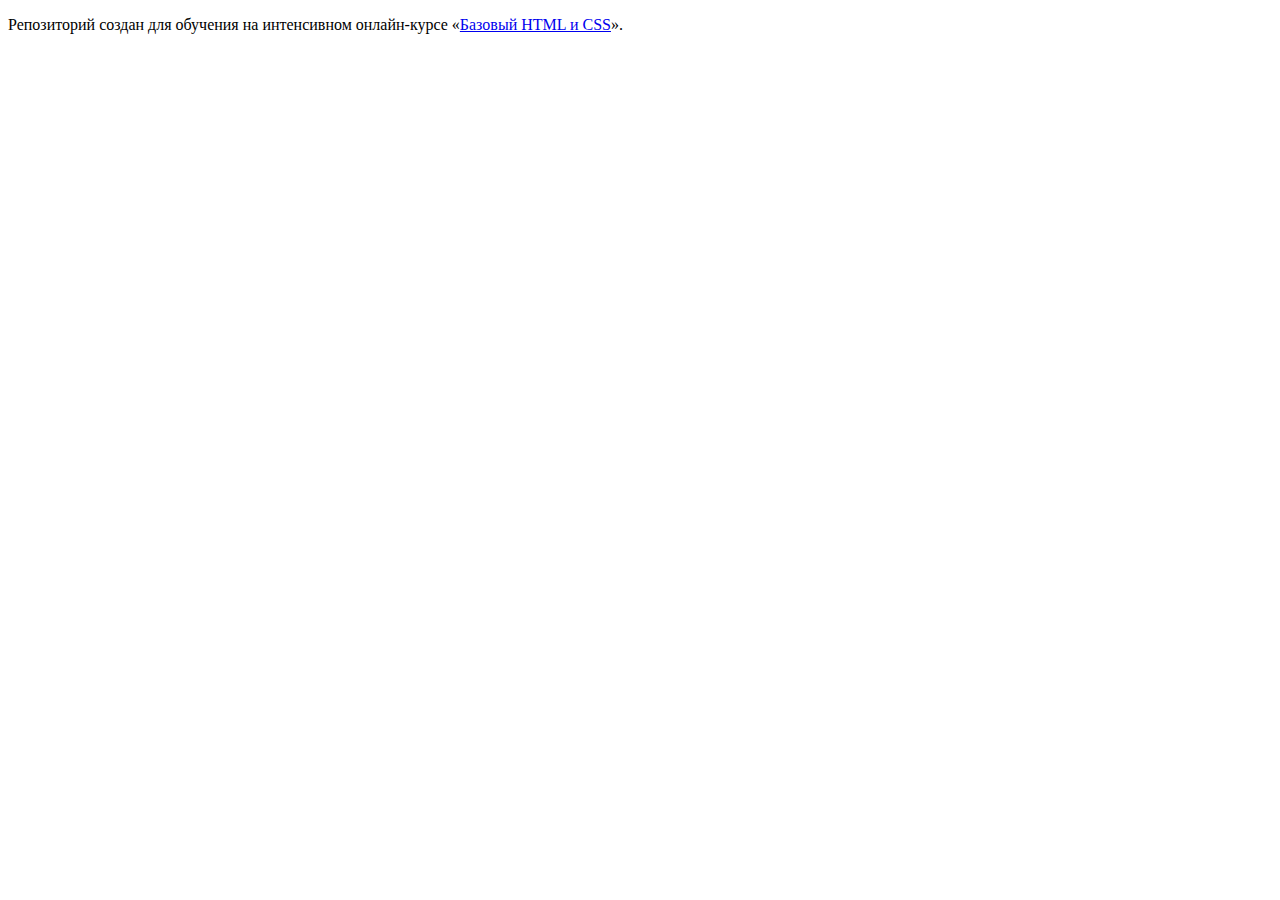
==== index.html @ 926afb95 ":hatching_chick:" ====
<!DOCTYPE html>
<html lang="ru">
  <head>
    <meta charset="utf-8">
    <title>HTML Academy: Барбершоп</title>
  </head>
  <body>

    <p>Репозиторий создан для обучения на интенсивном онлайн‑курсе «<a href="https://htmlacademy.ru/intensive/htmlcss">Базовый HTML и CSS</a>».</p>

  </body>
</html>
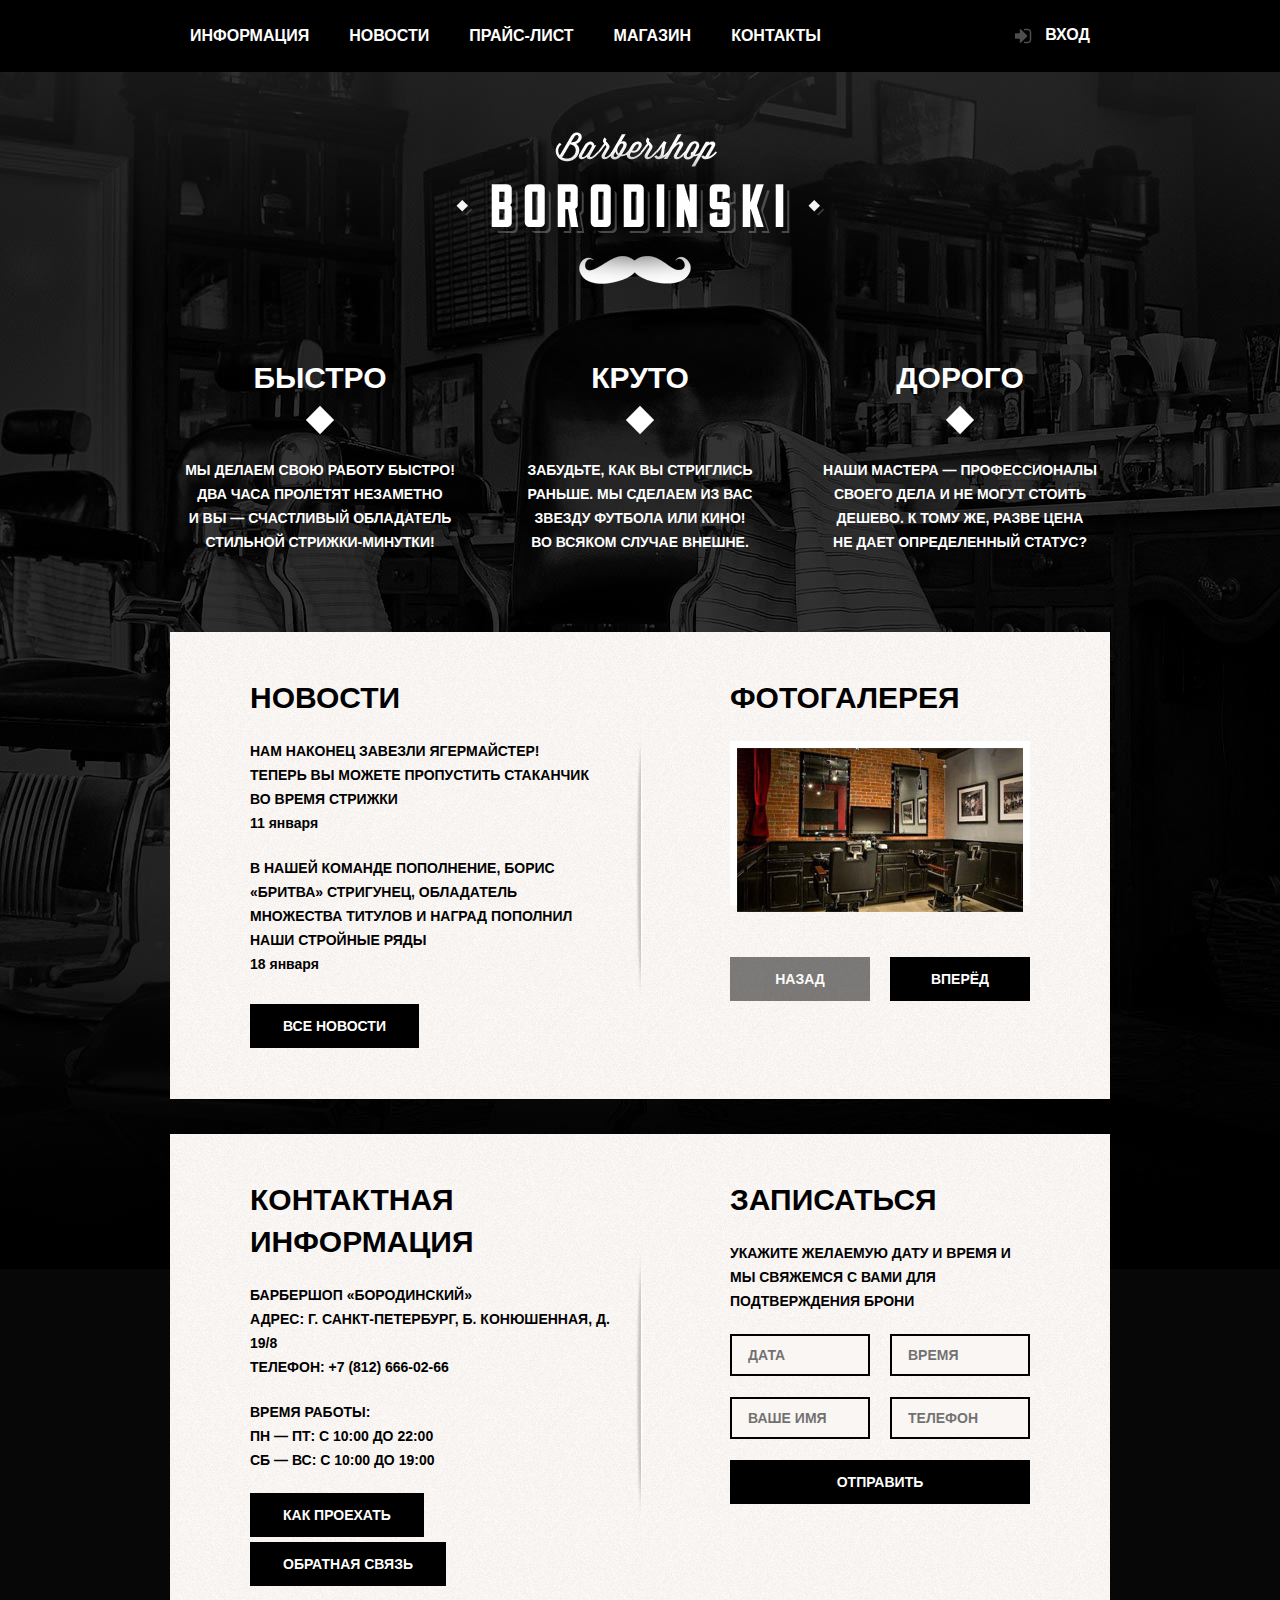
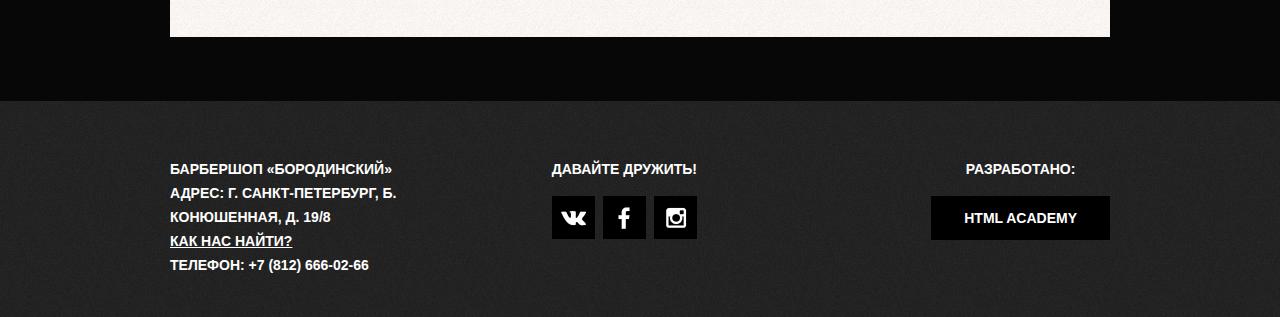
==== commit 04ff8d6c: "Добавлена главная и модальники, доработаны другие страницы (навигация, форма-фильтр, тесты на перепо" ====
--- a/index.html
+++ b/index.html
@@ -2,11 +2,153 @@
 <html lang="ru">
   <head>
     <meta charset="utf-8">
-    <title>HTML Academy: Барбершоп</title>
+    <title>Барбершоп &laquo;Бородинский&raquo;</title>
+    <link rel="stylesheet" href="css/normalize.css">
+    <link href="css/style.css" rel="stylesheet">
   </head>
   <body>
-
-    <p>Репозиторий создан для обучения на интенсивном онлайн‑курсе «<a href="https://htmlacademy.ru/intensive/htmlcss">Базовый HTML и CSS</a>».</p>
-
+    <header class="main-header">
+      <div class="container clearfix">
+        <nav class="main-navigation">
+          <ul>
+            <li>
+              <a href="#">Информация</a>
+            </li>
+            <li>
+              <a href="#">Новости</a>
+            </li>
+            <li>
+              <a href="price.html">Прайс-лист</a>
+            </li>
+            <li>
+              <a href="catalog.html">Магазин</a>
+            </li>
+            <li>
+              <a href="#">Контакты</a>
+            </li>
+          </ul>
+        </nav>
+        <div class="user-block">
+          <a class="login" href="#">Вход</a>
+        </div>
+      </div>
+    </header>
+    <main class="container">
+      <div class="index-logo">
+        <img src="img/index/index-logo.png" width="368" height="204" alt="Барбершоп «Бородинский»">
+      </div>
+      <section class="features clearfix">
+        <div class="features-item">
+          <b class="features-name">Быстро</b>
+          <p>Мы&nbsp;делаем свою работу быстро! Два часа пролетят незаметно
+            и&nbsp;вы&nbsp;&mdash; счастливый обладатель стильной стрижки-минутки!</p>
+        </div>
+        <div class="features-item">
+          <b class="features-name">Круто</b>
+          <p>Забудьте, как вы&nbsp;стриглись раньше. Мы&nbsp;сделаем из&nbsp;вас
+            звезду футбола или кино! Во&nbsp;всяком случае внешне.</p>
+        </div>
+        <div class="features-item">
+          <b class="features-name">Дорого</b>
+          <p>Наши мастера&nbsp;&mdash; профессионалы своего дела и&nbsp;не&nbsp;могут
+            стоить дешево. К&nbsp;тому&nbsp;же, разве цена не&nbsp;дает определенный статус?</p>
+        </div>
+      </section>
+      <div class="index-content clearfix">
+        <div class="index-content-left">
+          <h2 class="index-content-title">Новости</h2>
+          <ul class="news-preview">
+            <li>
+              <p>Нам наконец завезли Ягермайстер! Теперь вы&nbsp;можете пропустить стаканчик во&nbsp;время стрижки</p>
+              <time datetime="2016-01-11">11 января</time>
+            </li>
+            <li>
+              <p>В&nbsp;нашей команде пополнение, Борис &laquo;Бритва&raquo; Стригунец,
+                обладатель множества титулов и&nbsp;наград пополнил наши стройные ряды</p>
+              <time datetime="2016-01-18">18 января</time>
+            </li>
+          </ul>
+          <a class="btn" href="#">Все новости</a>
+        </div>
+        <div class="index-content-right">
+          <h2 class="index-content-title">Фотогалерея</h2>
+          <div class="gallery">
+            <figure class="gallery-content">
+              <img src="img/index/gallery-photo.jpg" width="286" height="164" alt="">
+            </figure>
+            <button class="btn gallery-prev" disabled>Назад</button>
+            <button class="btn gallery-next">Вперёд</button>
+          </div>
+        </div>
+      </div>
+      <div class="index-content clearfix">
+        <div class="index-content-left">
+          <h2 class="index-content-title">Контактная информация</h2>
+          <p>
+            Барбершоп &laquo;Бородинский&raquo;<br>
+            Адрес: г. Санкт-Петербург, Б. Конюшенная, д. 19/8<br>
+            Телефон: +7 (812) 666-02-66
+          </p>
+          <p>
+            Время работы:<br>
+            пн — пт: с 10:00 до 22:00<br>
+            сб — вс: с 10:00 до 19:00
+          </p>
+          <a class="btn" href="#">Как проехать</a>
+          <a class="btn" href="#">Обратная связь</a>
+        </div>
+        <div class="index-content-right">
+          <h2 class="index-content-title">Записаться</h2>
+          <p>Укажите желаемую дату и время и мы свяжемся с вами для подтверждения брони</p>
+          <form class="appointment-form" action="https://echo.htmlacademy.ru" method="post">
+            <input type="text" name="date" value="" placeholder="Дата">
+            <input type="text" name="time" value="" placeholder="Время">
+            <input type="text" name="name" value="" placeholder="Ваше имя">
+            <input type="tel" name="phone" value="" placeholder="Телефон">
+            <button class="btn" type="submit">Отправить</button>
+          </form>
+        </div>
+      </div>
+    </main>
+    <footer class="main-footer">
+      <div class="container clearfix">
+        <section class="footer-contacts">
+          Барбершоп &laquo;Бородинский&raquo;<br>
+          Адрес: г. Санкт-Петербург, Б. Конюшенная, д. 19/8<br>
+          <a href="#">Как нас найти?</a><br>
+          Телефон: +7 (812) 666-02-66
+        </section>
+        <section class="footer-social">
+          <p>Давайте дружить!</p>
+          <a class="social-btn social-btn-vk" href="#">Вконтакте</a>
+          <a class="social-btn social-btn-fb" href="#">Фейсбук</a>
+          <a class="social-btn social-btn-inst" href="#">Инстаграм</a>
+        </section>
+        <section class="footer-copyright">
+          <p>Разработано:</p>
+          <a class="btn" href="https://htmlacademy.ru">HTML Academy</a>
+        </section>
+      </div>
+    </footer>
+    <div class="modal-content">
+      <button class="modal-content-close" type="button" title="Закрыть">Закрыть</button>
+      <h2 class="modal-content-title">Личный кабинет</h2>
+      <p>Введите свой логин и пароль.</p>
+      <form class="login-form" action="https://echo.htmlacademy.ru" method="post">
+        <input class="icon-user" type="text" name="login" placeholder="Логин">
+        <input class="icon-password" type="password"  name="password" placeholder="Пароль">
+        <label class="login-checkbox">
+          <input type="checkbox" name="remember">
+          <span class="checkbox-indicator"></span>
+          Запомните меня
+        </label>
+        <a class="restore" href="#">Я забыл пароль!</a>
+        <button class="btn" type="submit">Войти</button>
+      </form>
+    </div>
+    <div class="modal-content-map">
+      <button class="modal-content-close" type="button" title="Закрыть">Закрыть</button>
+      <div id="yandex-map"></div>
+    </div>
   </body>
 </html>
--- a/css/style.css
+++ b/css/style.css
@@ -0,0 +1,1209 @@
+body {
+  min-width: 960px;
+
+  font-weight: 700;
+  font-size: 14px;
+  line-height: 24px;
+  font-family: "PT Sans Narrow", "Arial", sans-serif;
+  color: #ffffff;
+  text-transform: uppercase;
+
+  background: #000000 url("../img/background-body.jpg") no-repeat center top;
+}
+
+.inner-page {
+  color: #000000;
+
+  background: #f8f3f0 url("../img/pattern-light.jpg") repeat;
+}
+
+*, *::after, *::before {
+  box-sizing: border-box;
+}
+
+.clearfix::after {
+  content: "";
+
+  display: table;
+  clear: both;
+}
+
+.container {
+  width: 960px;
+  margin: 0 auto;
+  padding: 0 10px;
+
+}
+
+.main-header {
+  margin-bottom: 60px;
+
+  color: #ffffff;
+
+  background-color: #000000;
+}
+
+.inner-page .main-header {
+  margin-bottom: 50px;
+}
+
+.main-navigation {
+  float: left;
+  width: 780px;
+}
+
+.main-navigation ul {
+  margin: 0;
+  padding: 0;
+
+  list-style: none;
+  font-size: 0;
+}
+
+.main-navigation li {
+  display: inline-block;
+
+  font-size: 16px;
+  line-height: 20px;
+  vertical-align: top;
+}
+
+.main-navigation a {
+  display: block;
+  padding: 26px 20px;
+
+  color: #ffffff;
+  text-decoration: none;
+}
+
+.main-navigation a:hover {
+  background: #242424;
+}
+
+.main-navigation .active {
+  position: relative;
+
+  background-color: none;
+}
+
+.main-navigation .active a:hover {
+  background: none;
+}
+
+.main-navigation .active::after {
+  content: "";
+  position: absolute;
+  right: 20px;
+  bottom: 0;
+  left: 20px;
+  height: 4px;
+
+  background-color: #ffffff;
+}
+
+.main-navigation .active a {
+  display: block;
+  padding: 26px 20px;
+}
+
+.main-navigation .logo-inner {
+  float: left;
+  width: 151px;
+  height: 20px;
+  padding-top: 22px;
+}
+
+.main-navigation .logo-inner img{
+  width: 111px;
+  height: 24px;
+}
+
+.main-navigation .logo-inner:hover {
+  background: none;
+}
+
+.user-block {
+  float: right;
+  max-width: 140px;
+}
+
+.login {
+  position: relative;
+
+  display: inline-block;
+  padding: 25px 20px;
+  padding-left: 50px;
+
+  font-size: 16px;
+  line-height: 20px;
+  vertical-align: top;
+  color: #ffffff;
+  text-decoration: none;
+}
+
+.login:hover {
+  background-color: #242424;
+}
+
+.login::before {
+  content: "";
+  position: absolute;
+  top: 28px;
+  left: 20px;
+
+  width: 18px;
+  height: 18px;
+
+  background: transparent url("../img/icons/icon-sprite.png") no-repeat;
+  background-position: -12px -0px;
+  opacity: 0.3;
+}
+
+.login:hover::before {
+  opacity: 1;
+}
+
+.index-logo {
+  width: 368px;
+  height: 204px;
+  margin: 0 auto;
+  margin-bottom: 21px;
+}
+
+.index-logo img {
+  max-width: 100%;
+  height: auto;
+}
+
+.features {
+  margin-bottom: 78px;
+}
+
+.features-item {
+  float: left;
+  width: 300px;
+  margin-right: 20px;
+  text-align: center;
+}
+
+.features-item:last-child {
+  margin-right: 0;
+}
+
+.features-name {
+  position: relative;
+
+  display: block;
+  margin-bottom: 28px;
+  padding-bottom: 31px;
+
+  font-size: 30px;
+  line-height: 42px;
+}
+
+.features-item p {
+  margin: 10px;
+  margin-bottom: 0;
+}
+
+.features-name::after {
+  content: "";
+  position: absolute;
+  bottom: 0;
+  left: 50%;
+
+  display: block;
+  width: 20px;
+  height: 20px;
+  margin-left: -10px;
+
+  background-color: #ffffff;
+  transform: rotate(45deg);
+}
+
+.index-content {
+  margin-bottom: 35px;
+  padding: 45px 80px 46px;
+
+  color: #000000;
+
+  background: url("../img/index/index-content-shadow.png") no-repeat center,
+  #f8f5f2 url("../img/pattern-light.jpg");
+}
+
+.index-content-left {
+  float: left;
+  width: 380px;
+}
+
+.index-content-right {
+  float: right;
+  width: 300px;
+}
+
+.index-content-title {
+  margin: 0;
+  margin-bottom: 20px;
+  font-size: 30px;
+  line-height: 42px;
+}
+
+.index-content p {
+  margin: 0;
+  margin-bottom: 21px;
+}
+
+.news-preview {
+  margin: 0;
+  padding: 0;
+  padding-right: 35px;
+  margin-bottom: 28px;
+  list-style: none;
+}
+
+.news-preview li {
+  margin-bottom: 21px;
+}
+
+.news-preview p {
+  margin-bottom: 0;
+}
+
+.news-preview time {
+  text-transform: none;
+}
+
+.btn {
+  display: inline-block;
+  margin-right: 16px;
+  padding: 10px 33px;
+  margin-bottom: 5px;
+  font-weight: 700;
+  font-size: 14px;
+  line-height: 24px;
+  font-family: "PT Sans Narrow", "Arial", sans-serif;
+  vertical-align: top;
+  text-align: center;
+  color: #ffffff;
+  text-transform: uppercase;
+  text-decoration: none;
+
+  background-color: #000000;
+  border: none;
+  outline: none;
+  cursor: pointer;
+}
+
+.btn:hover,
+.btn:active {
+  background-color: #663d15;
+}
+
+.btn.disabled,
+.btn:disabled {
+  cursor: default;
+  opacity: 0.5;
+}
+
+.btn.disabled:hover,
+.btn:disabled:hover {
+  background-color: #000000;
+}
+
+.gallery {
+  position: relative;
+  margin-top: 22px;
+  height: 260px;
+}
+
+.gallery-content {
+  height: 164px;
+  margin: 0;
+
+  background-color: #cccccc;
+  border: 7px solid #ffffff;
+}
+
+.gallery-content img {
+  max-width: 100%;
+  height: auto;
+}
+
+.gallery .btn {
+  position: absolute;
+  bottom: 0;
+
+  width: 140px;
+  margin: 0;
+}
+
+.gallery-prev {
+  left: 0;
+}
+
+.gallery-next {
+  right: 0;
+}
+
+.appointment-form input {
+  float: left;
+  width: 140px;
+  margin-right: 20px;
+  margin-bottom: 21px;
+  padding: 7px 16px;
+
+  font-size: 14px;
+  line-height: 24px;
+  font-family: "PT Sans Narrow", "Arial", sans-serif;
+  color: #000000;
+  text-transform: uppercase;
+
+  background-color: #f9f6f3;
+  border: 2px solid #000000;
+  outline: none;
+}
+
+.appointment-form input:focus {
+  border: 2px solid #663d15;
+}
+
+.appointment-form input:nth-child(2n) {
+  margin-right: 0;
+}
+
+.appointment-form .btn {
+  clear: both;
+  width: 100%;
+}
+
+
+.inner-page-title {
+  margin-bottom: 45px;
+}
+
+.inner-page-title h1 {
+  margin: 0;
+  margin-bottom: 15px;
+  padding: 0;
+
+  font-size: 30px;
+  line-height: 42px;
+}
+
+.breadcrumbs {
+  margin: 0;
+  padding: 0;
+
+  list-style: none;
+}
+
+.breadcrumbs li {
+  position: relative;
+
+  display: inline;
+  padding-right: 40px;
+}
+
+.breadcrumbs li::after {
+  content: "";
+  position: absolute;
+  top: 4px;
+  right: 18px;
+
+  width: 8px;
+  height: 8px;
+
+  background-color: #000000;
+  transform: rotate(45deg);
+}
+
+.breadcrumbs a {
+  color: #000000;
+  text-decoration: none;
+}
+
+.breadcrumbs a:hover {
+  text-decoration: underline;
+}
+
+.breadcrumbs .current a:hover {
+  text-decoration: none;
+}
+
+.breadcrumbs .current a {
+  color: #aba9a7;
+}
+
+.breadcrumbs .current::after {
+  display: none;
+}
+
+/* Общие стили для контентных тегов */
+
+.inner-content {
+  margin-bottom: 77px;
+}
+
+.inner-content h2 {
+  margin-top: 45px;
+  margin-bottom: 27px;
+
+  font-size: 24px;
+  line-height: 30px;
+}
+
+.inner-content p {
+  margin: 14px 0;
+}
+
+.inner-content table {
+  border-collapse: collapse;
+}
+
+.inner-content td {
+  padding: 8px 15px 7px;
+
+  border: 2px solid #000000;
+}
+
+/* Особые стили для контентных тегов */
+
+.big-heading {
+  margin-top: 45px;
+  margin-bottom: 60px;
+
+  text-align: center;
+}
+
+.big-heading h2 {
+  position: relative;
+  z-index: 2;
+
+  display: inline-block;
+  margin: 0;
+  padding: 0 25px;
+
+  font-size: 48px;
+  line-height: 48px;
+  text-align: center;
+
+  background: #f8f3f0 url("../img/pattern-light.jpg") repeat;
+}
+
+.big-heading::after {
+  content: "";
+  position: relative;
+  top: -25px;
+  z-index: 1;
+
+  display: block;
+
+  border-bottom: 2px solid #000000;
+}
+
+.custom-list-1, .custom-list-2 {
+  margin: 14px 0;
+  padding: 0;
+
+  list-style: none;
+}
+
+.custom-list-1 li, .custom-list-2 li {
+  position: relative;
+
+  margin-bottom: 13px;
+  padding-left: 20px;
+}
+
+.custom-list-2 li {
+  position: relative;
+  margin-bottom: 0;
+  padding-left: 20px;
+}
+
+.custom-list-1 li::before, .custom-list-2 li::before {
+  content: "";
+  position: absolute;
+  top: 8px;
+  left: 0;
+
+  width: 8px;
+  height: 8px;
+
+  background-color: #000000;
+  transform: rotate(45deg);
+}
+
+.prices-table {
+  margin-top: 34px;
+  width: 100%;
+  background-color: #f9f6f3;
+}
+
+.prices-table td {
+  width: 50%;
+}
+
+.prices-table td:last-child {
+  text-align: center;
+}
+
+.short-text {
+  padding-right: 45px;
+}
+
+
+.inner-columns {
+  margin: 46px 0;
+}
+
+.inner-column-left,
+.inner-column-right {
+  width: 460px;
+}
+
+.inner-column-left {
+  float: left;
+}
+
+.inner-column-right {
+  float: right;
+}
+
+.inner-column-left >*:first-child,
+.inner-column-right >*:first-child {
+  margin-top: 0;
+}
+
+.inner-column-left >*:last-child,
+.inner-column-right >*:last-child {
+  margin-bottom: 0;
+}
+
+.catalog-item-page {
+  margin-top: 53px;
+  margin-bottom: 29px;
+}
+
+.item-gallery {
+  line-height: 0;
+}
+
+.item-gallery .big-photo {
+  width: 460px;
+  height: 498px;
+  margin-bottom: 21px;
+  box-shadow: 0 0 15px 0 rgba(0, 0, 0, 0.2);
+}
+
+.thumbs {
+  font-size: 0;
+  line-height: 0;
+}
+
+.thumbs img {
+  width: 140px;
+  height: 149px;
+  display: inline-block;
+  vertical-align: top;
+  margin-right: 20px;
+  margin-bottom: 20px;
+  box-shadow: 0 0 15px 0 rgba(0, 0, 0, 0.2);
+}
+
+
+.thumbs img:nth-child(3n) {
+  margin-right: 0;
+}
+
+.item-about {
+  padding-top: 6px;
+  padding-left: 70px;
+}
+
+.item-article {
+  float: right;
+  max-width: 120px;
+  margin-top: 0;
+  color: #aeaeae;
+}
+
+.item-available {
+  float: left;
+  max-width: 180px;
+  margin-top: inherit;
+}
+
+.item-features {
+  margin-bottom: 37px;
+}
+
+.grey {
+  display: inline-block;
+  vertical-align: top;
+  font-size: 14px;
+  background-color: #e5e5e5;
+  padding: 10px 30px;
+}
+
+.user-search {
+  float: left;
+  width: 180px;
+  line-height: 18px;
+}
+
+.user-search fieldset {
+  padding: 0;
+  margin-left: 0;
+  margin-right: 0;
+  margin-bottom: 50px;
+  border: none;
+}
+
+.user-search fieldset:nth-child(2){
+
+}
+
+.user-search legend {
+  margin-bottom: 30px;
+  font-size: 24px;
+  line-height: 30px;
+}
+
+.text-label {
+  display: block;
+  position: relative;
+}
+
+.user-search input{
+  display: none;
+}
+
+.form-elements {
+  margin-bottom: 19px;
+}
+
+.form-elements:last-child {
+  margin-bottom: 0;
+}
+
+.form-elements label {
+  padding-left: 44px;
+  position: relative;
+  float: left;
+  width: 170px;
+  cursor: pointer;
+}
+
+input[type="checkbox"] + label::before {
+  content: "";
+  width: 20px;
+  height: 20px;
+  border: 2px solid black;
+  position: absolute;
+  top: -1px;
+  left: 0;
+  background-color: #f9f6f3;
+}
+
+input[type="radio"] + label::before {
+  content: "";
+  width: 20px;
+  height: 20px;
+  border: 2px solid black;
+  position: absolute;
+  top: -1px;
+  left: 0;
+  background-color: #f9f6f3;
+  border-radius: 50%;
+}
+
+input[type="radio"]:disabled + label::before {
+  content: "";
+  width: 20px;
+  height: 20px;
+  border: 2px solid #aba9a7;
+  position: absolute;
+  top: -1px;
+  left: 0;
+  background-color: none;
+  border-radius: 50%;
+}
+
+
+input[type="checkbox"]:checked + label>.text-label::before {
+  content: "";
+  position: absolute;
+  top: 1px;
+  left: -35px;
+  width: 2px;
+  height: 16px;
+  background-color: black;
+  transform: rotate(45deg);
+}
+
+input[type="checkbox"]:checked + label>.text-label::after {
+  content: "";
+  position: absolute;
+  top: 1px;
+  left: -35px;
+  width: 2px;
+  height: 16px;
+  background-color: black;
+  transform: rotate(-45deg);
+}
+
+
+.user-search label:hover {
+  color: #663d15;
+}
+
+input[type="checkbox"]:disabled + label::before {
+  content: "";
+  width: 20px;
+  height: 20px;
+  border: 2px solid #aba9a7;
+  position: absolute;
+  top: -1px;
+  left: 0;
+  background-color: none;
+}
+
+input:disabled + label {
+  color: #aba9a7;
+}
+
+input[type="checkbox"]:checked:disabled + label>.text-label::before {
+  content: "";
+  position: absolute;
+  top: 1px;
+  left: -35px;
+  width: 2px;
+  height: 16px;
+  background-color: #aba9a7;;
+  transform: rotate(45deg);
+}
+
+input[type="checkbox"]:checked:disabled + label>.text-label::after {
+  content: "";
+  position: absolute;
+  top: 1px;
+  left: -35px;
+  width: 2px;
+  height: 16px;
+  background-color: #aba9a7;;
+  transform: rotate(-45deg);
+}
+
+input[type="radio"]:checked + label::after {
+  content: "";
+  position: absolute;
+  top: 5px;
+  left: 6px;
+  width: 8px;
+  height: 8px;
+  border-radius: 50%;
+  background-color: black;
+}
+
+input[type="radio"]:checked:disabled + label::after {
+  content: "";
+  position: absolute;
+  top: 5px;
+  left: 6px;
+  width: 8px;
+  height: 8px;
+  border-radius: 50%;
+  background-color: #aba9a7;
+}
+
+input:disabled + label:hover {
+  color: #aba9a7;
+}
+
+.found-items {
+  float: right;
+  width: 700px;
+  padding-top: 6px;
+  font-size: 0;
+}
+
+.found-items .catalog-item {
+  display: inline-block;
+  vertical-align: top;
+  overflow: hidden;
+  max-width: 220px;
+  padding-bottom: 16px;
+  margin-right: 20px;
+  margin-bottom: 20px;
+  font-size: 14px;
+  background-color: white;
+  box-shadow: 0 0 15px 0 rgba(0, 0, 0, 0.2);
+}
+
+.found-items .catalog-item:nth-child(3n) {
+  margin-right: 0;
+}
+
+.catalog-item h2 {
+  margin-left: 16px;
+  font-size: 14px;
+  line-height: 18px;
+  margin-top: 14px;
+  margin-bottom: 12px;
+}
+
+.item-category {
+  display: block;
+  width: 100%;
+  text-transform: none;
+}
+
+.catalog-item a {
+  color: inherit;
+  text-decoration: none;
+}
+
+.link-photo img {
+  display: block;
+  width: 220px;
+  height: 165px;
+}
+
+.item-description {
+  margin-bottom: 62px;
+}
+
+.item-price {
+  font-size: 0;
+  text-align: center;
+}
+
+.item-description .item-price {
+  text-align: left;
+  margin-top: 35px;
+}
+
+.item-price .btn {
+  color: white;
+  padding-left: 20px;
+  padding-right: 20px;
+  margin-right: 0;
+  margin-bottom: 0;
+}
+
+.paginator {
+  margin-top: 24px;
+  font-size: 0px;
+}
+
+.paginator a {
+  display: inline-block;
+  margin-right: 7px;
+  height: 43px;
+  width: 43px;
+  padding-top: 11px;
+  text-align: center;
+  vertical-align: middle;
+  line-height: 18px;
+  text-decoration: none;
+  font-size: 14px;
+  color: #ffffff;
+  background-color: #000000;
+}
+
+.paginator .current {
+  color: #000000;
+  background-color: #ffffff;
+}
+
+.paginator a[href]:hover {
+  background-color: #663d15;
+}
+
+.inner-content-catalog {
+  margin-bottom: 49px;
+}
+
+.main-footer {
+  margin-top: 64px;
+  padding-top: 56px;
+  padding-bottom: 40px;
+
+  color: #ffffff;
+
+  background: #252525 url("../img/background-footer.jpg");
+}
+
+.inner-footer {
+  margin-top: 0;
+  box-shadow: inset 0 25px 50px -15px #000000;
+}
+
+.footer-contacts {
+  float: left;
+  width: 320px;
+  margin-right: 60px;
+}
+
+.footer-contacts a {
+  color: #ffffff;
+}
+
+.footer-contacts a:hover {
+  text-decoration: none;
+}
+
+.footer-social {
+  float: left;
+  max-width: 200px;
+  text-align: center;
+}
+
+.footer-copyright {
+  float: right;
+  max-width: 180px;
+}
+
+.footer-social p {
+  margin: 0;
+  margin-bottom: 15px;
+}
+
+.social-btn {
+  display: inline-block;
+  width: 43px;
+  height: 43px;
+  margin: 0 2px 5px;
+
+  font-size: 0;
+  vertical-align: top;
+  text-decoration: none;
+
+  background: #000000 url("../img/icons/icon-sprite.png") no-repeat center;
+}
+
+.social-btn:hover {
+  background-color: #ffffff;
+}
+
+.social-btn-vk {
+  background-position: 2px -18px;
+}
+
+.social-btn-fb {
+  background-position: 4px -57px;
+}
+
+.social-btn-inst {
+  background-position: 3px -92px;
+}
+
+.social-btn-vk:hover {
+  background-position: 2px -128px;
+}
+
+.social-btn-fb:hover {
+  background-position: 1px -169px;
+}
+
+.social-btn-inst:hover {
+  background-position: 1px -206px;
+}
+
+
+.footer-copyright p {
+  margin: 0;
+  margin-bottom: 15px;
+
+  text-align: center;
+}
+
+.footer-copyright .btn {
+  margin-right: 0;
+}
+
+.footer-copyright .btn:hover {
+  color: #000000;
+
+  background-color: #ffffff;
+}
+
+.modal-content {
+  position: absolute;
+  top: 120px;
+  left: 50%;
+  z-index: 5;
+  width: 460px;
+  margin-left: -230px;
+  padding: 50px 80px;
+
+  color: #000000;
+
+  background: #f8f3f0 url("../img/pattern-light.jpg");
+  box-shadow: 0 30px 50px rgba(0, 0, 0, 0.7);
+  display: none;
+}
+
+.modal-content-map {
+  position: fixed;
+  top: 50%;
+  left: 50%;
+  width: 780px;
+  height: 574px;
+  margin-top: -280px;
+  margin-left: -390px;
+  z-index: 5;
+  background: #e9e5dc url("../img/map.jpg") -448px -156px;
+  border: 7px solid white;
+  box-shadow: 0 30px 50px rgba(0, 0, 0, 0.7);
+  display: none;
+}
+
+.modal-content-close {
+  position: absolute;
+  top: 0;
+  right: -34px;
+
+  width: 22px;
+  height: 22px;
+
+  font-size: 0;
+
+  background-color: transparent;
+  border: 0;
+  outline: 0;
+  cursor: pointer;
+}
+
+.modal-content-close::before,
+.modal-content-close::after {
+  content: "";
+  position: absolute;
+  top: 10px;
+  left: 2px;
+
+  width: 19px;
+  height: 3px;
+  background-color: #d0d0d0;
+  border-radius: 1px;
+}
+
+.modal-content-close::before {
+  transform: rotate(45deg);
+}
+
+.modal-content-close::after {
+  transform: rotate(-45deg);
+}
+
+.modal-content h2 {
+  margin: 0;
+  margin-bottom: 20px;
+
+  font-size: 30px;
+  line-height: 42px;
+}
+
+.modal-content p {
+  margin: 0;
+  margin-bottom: 14px;
+}
+
+.modal-content .login-form {
+  margin-top: 30px;
+  margin-bottom: 10px;
+}
+
+.login-form input[type="text"],
+.login-form input[type="password"] {
+  width: 300px;
+  margin: 0;
+  margin-bottom: 10px;
+  padding: 10px 15px;
+  padding-right: 40px;
+
+  font-size: 14px;
+  line-height: 24px;
+  font-family: "PT Sans Narrow", "Arial", sans-serif;
+  color: #000000;
+  text-transform: uppercase;
+
+  background-color: #f9f6f3;
+  border: 2px solid #000000;
+  outline: none;
+}
+
+.login-form input:focus {
+  border-color: #663d15;
+}
+
+.login-form input.icon-user {
+  background-image: url("../img/icons/icon-sprite.png");
+  background-repeat: no-repeat;
+  background-position: 100% -242px;
+}
+
+.login-form input.icon-password {
+  background-image: url("../img/icons/icon-sprite.png");
+  background-repeat: no-repeat;
+  background-position: 100% -276px;
+}
+
+.login-form .restore {
+  float: right;
+
+  color: #000000;
+}
+
+.login-form .btn {
+  width: 100%;
+  margin-top: 15px;
+}
+.login-checkbox input[type="checkbox"] {
+  display: none;
+}
+
+.login-checkbox {
+  position: relative;
+
+  padding-left: 30px;
+
+  cursor: pointer;
+}
+
+.login-checkbox:hover {
+  color: #663d15;
+}
+
+.login-checkbox input[type="checkbox"] + .checkbox-indicator {
+  position: absolute;
+  top: -2px;
+  left: 0;
+
+  width: 20px;
+  height: 20px;
+
+  border: 2px solid #000000;
+}
+
+.login-checkbox input[type="checkbox"]:checked + .checkbox-indicator::before,
+.login-checkbox input[type="checkbox"]:checked + .checkbox-indicator::after {
+  content: "";
+  position: absolute;
+  top: 7px;
+  left: 1px;
+
+  width: 15px;
+  height: 2px;
+
+  background-color: #000000;
+}
+
+.login-checkbox input[type="checkbox"]:checked + .checkbox-indicator::before {
+  transform: rotate(45deg);
+}
+
+.login-checkbox input[type="checkbox"]:checked + .checkbox-indicator::after {
+  transform: rotate(-45deg);
+}
